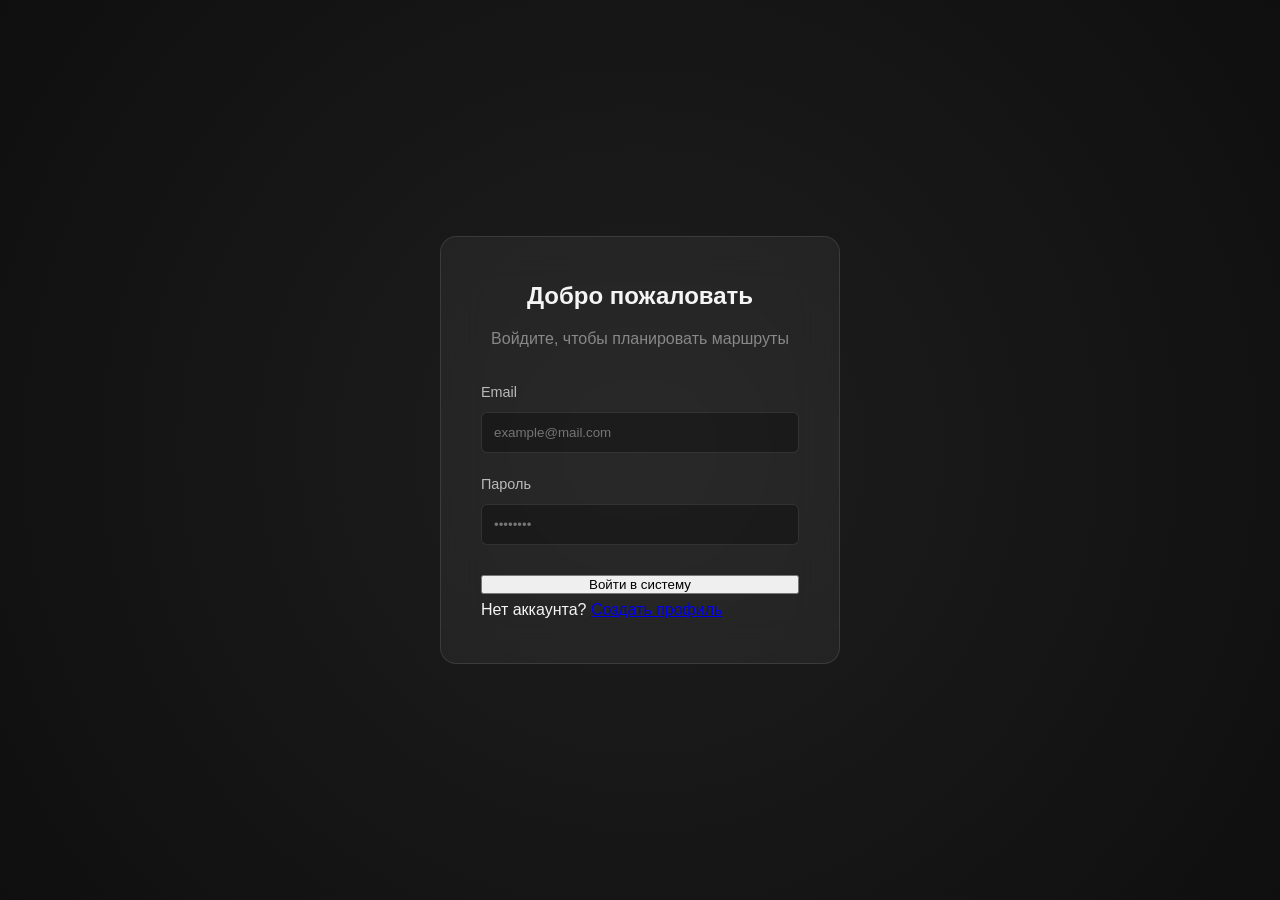
==== frontend/auth.html @ 876aa2dd "feat: add authentication page and JWT handling logic" ====
<!DOCTYPE html>
<html lang="ru">
<head>
    <meta charset="UTF-8">
    <title>Дороги Памяти | Авторизация</title>
    <link rel="stylesheet" href="css/main.css">
    <link rel="stylesheet" href="css/auth.css">
</head>
<body>
<div class="auth-container">
    <div class="auth-card">
        <div class="auth-header">
            <h2>Добро пожаловать</h2>
            <p>Войдите, чтобы планировать маршруты</p>
        </div>

        <form id="login-form" class="auth-form">
            <div class="input-group">
                <label>Email</label>
                <input type="email" id="email" placeholder="example@mail.com" required>
            </div>
            <div class="input-group">
                <label>Пароль</label>
                <input type="password" id="password" placeholder="••••••••" required>
            </div>
            <button type="submit" class="btn-primary full-width">Войти в систему</button>
        </form>

        <div class="auth-footer">
            <span>Нет аккаунта?</span> <a href="#" id="toggle-auth">Создать профиль</a>
        </div>
    </div>
</div>

<script src="js/auth.js"></script>
</body>
</html>
---- frontend/css/main.css ----
:root {
    --primary: #1a1a1a;
    --accent: #e74c3c;    /* Тот самый красный для "окр" и кнопок */
    --bg-dark: #0f0f0f;
    --text-white: #f5f5f5;
    --glass: rgba(255, 255, 255, 0.05);
    --transition: 0.3s cubic-bezier(0.4, 0, 0.2, 1);
}

* {
    margin: 0;
    padding: 0;
    box-sizing: border-box;
}

body {
    background-color: var(--bg-dark);
    color: var(--text-white);
    font-family: 'Inter', sans-serif;
    line-height: 1.6;
}

.container {
    max-width: 1200px;
    margin: 0 auto;
    padding: 0 20px;
}
---- frontend/css/auth.css ----
.auth-container {
    height: 100vh;
    display: flex;
    align-items: center;
    justify-content: center;
    background: radial-gradient(circle at center, #1e1e1e 0%, #0f0f0f 100%);
}

.auth-card {
    background: var(--glass);
    padding: 40px;
    border-radius: 16px;
    border: 1px solid rgba(255, 255, 255, 0.1);
    width: 100%;
    max-width: 400px;
    backdrop-filter: blur(20px);
}

.auth-header h2 {
    font-family: 'Montserrat', sans-serif;
    margin-bottom: 10px;
    text-align: center;
}

.auth-header p {
    color: #888;
    text-align: center;
    margin-bottom: 30px;
}

.input-group {
    margin-bottom: 20px;
}

.input-group label {
    display: block;
    margin-bottom: 8px;
    font-size: 0.9rem;
    color: #bbb;
}

.input-group input {
    width: 100%;
    padding: 12px;
    background: rgba(0,0,0,0.3);
    border: 1px solid rgba(255,255,255,0.1);
    border-radius: 6px;
    color: white;
    outline: none;
    transition: var(--transition);
}

.input-group input:focus {
    border-color: var(--accent); /* Красный акцент при фокусе */
}

.full-width {
    width: 100%;
    margin-top: 10px;
}
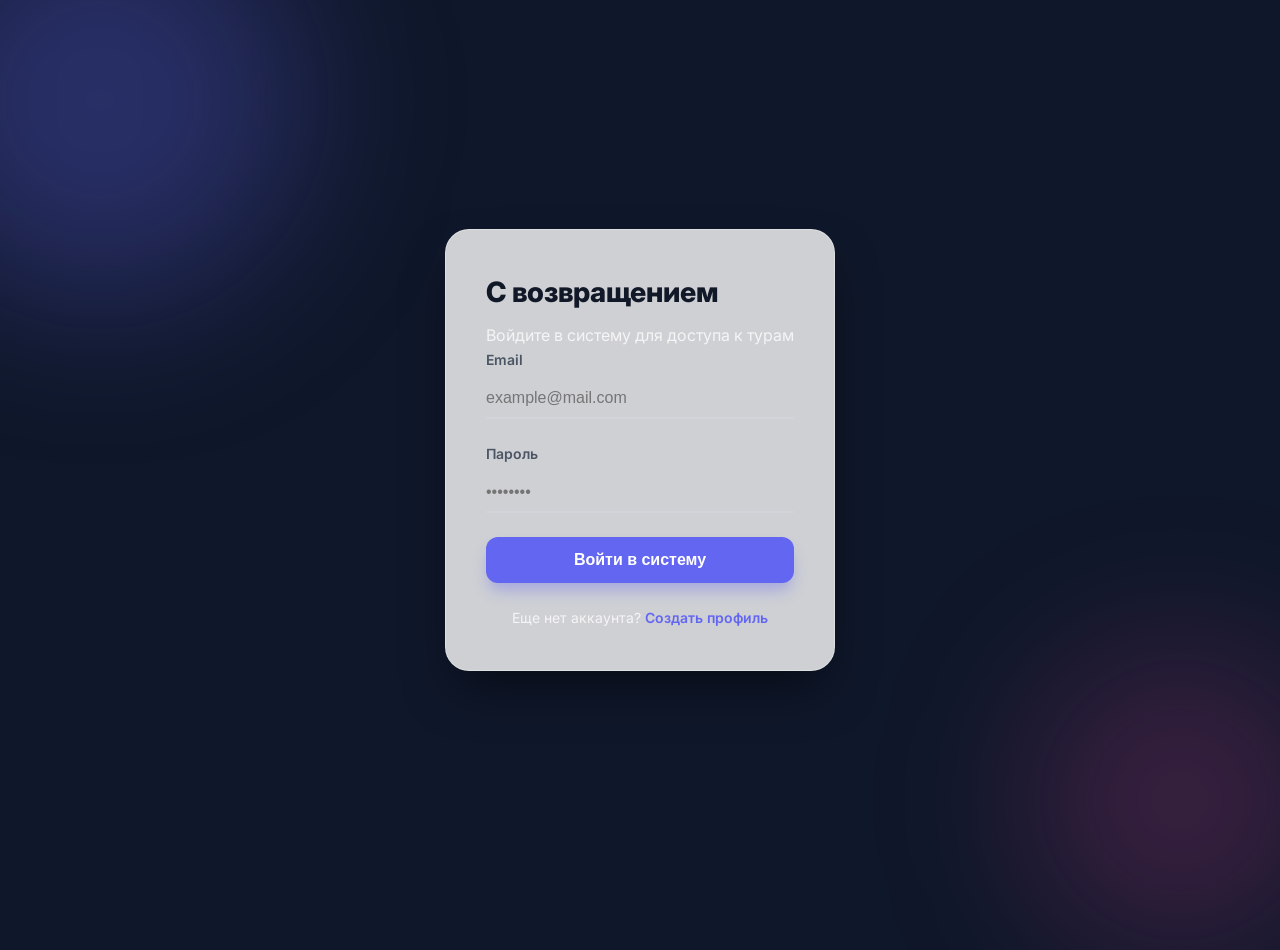
==== commit 86da5e25: "style(frontend): overhaul auth UI with modern glassmorphism and animations" ====
--- a/frontend/auth.html
+++ b/frontend/auth.html
@@ -2,36 +2,49 @@
 <html lang="ru">
 <head>
     <meta charset="UTF-8">
-    <title>Дороги Памяти | Авторизация</title>
+    <meta name="viewport" content="width=device-width, initial-scale=1.0">
+    <title>SmartTourBY | Авторизация</title>
     <link rel="stylesheet" href="css/main.css">
     <link rel="stylesheet" href="css/auth.css">
+    <link href="https://fonts.googleapis.com/css2?family=Inter:wght@300;400;600;800&display=swap" rel="stylesheet">
 </head>
 <body>
+<div class="background-decor">
+    <div class="circle"></div>
+    <div class="circle"></div>
+</div>
+
 <div class="auth-container">
-    <div class="auth-card">
+    <div class="auth-card" id="auth-card">
         <div class="auth-header">
-            <h2>Добро пожаловать</h2>
-            <p>Войдите, чтобы планировать маршруты</p>
+            <h2 id="auth-title">С возвращением</h2>
+            <p id="auth-subtitle">Войдите в систему для доступа к турам</p>
         </div>
 
-        <form id="login-form" class="auth-form">
+        <form id="auth-form" class="auth-form">
             <div class="input-group">
-                <label>Email</label>
+                <label for="email">Email</label>
                 <input type="email" id="email" placeholder="example@mail.com" required>
+                <div class="input-line"></div>
             </div>
+
             <div class="input-group">
-                <label>Пароль</label>
+                <label for="password">Пароль</label>
                 <input type="password" id="password" placeholder="••••••••" required>
+                <div class="input-line"></div>
             </div>
-            <button type="submit" class="btn-primary full-width">Войти в систему</button>
+
+            <button type="submit" id="submit-btn" class="btn-glow">
+                <span>Войти в систему</span>
+            </button>
         </form>
 
         <div class="auth-footer">
-            <span>Нет аккаунта?</span> <a href="#" id="toggle-auth">Создать профиль</a>
+            <p>Еще нет аккаунта? <a href="#" id="toggle-auth">Создать профиль</a></p>
         </div>
     </div>
 </div>
 
-<script src="js/auth.js"></script>
+<script type="module" src="js/auth.js"></script>
 </body>
 </html>
--- a/frontend/css/auth.css
+++ b/frontend/css/auth.css
@@ -1,60 +1,140 @@
-.auth-container {
+:root {
+    --primary: #6366f1;
+    --primary-hover: #4f46e5;
+    --glass: rgba(255, 255, 255, 0.8);
+    --text: #1f2937;
+}
+
+body {
+    margin: 0;
+    padding: 0;
+    font-family: 'Inter', sans-serif;
+    background: #0f172a; /* Глубокий темный фон */
+    overflow: hidden;
     height: 100vh;
     display: flex;
+    justify-content: center;
     align-items: center;
-    justify-content: center;
-    background: radial-gradient(circle at center, #1e1e1e 0%, #0f0f0f 100%);
 }
 
+/* Декор фона */
+.background-decor .circle {
+    position: absolute;
+    filter: blur(80px);
+    z-index: -1;
+    border-radius: 50%;
+}
+
+.background-decor .circle:nth-child(1) {
+    width: 400px;
+    height: 400px;
+    background: rgba(99, 102, 241, 0.3);
+    top: -100px;
+    left: -100px;
+    animation: move 20s infinite alternate;
+}
+
+.background-decor .circle:nth-child(2) {
+    width: 300px;
+    height: 300px;
+    background: rgba(236, 72, 153, 0.2);
+    bottom: -50px;
+    right: -50px;
+    animation: move 15s infinite alternate-reverse;
+}
+
+@keyframes move {
+    from { transform: translate(0, 0); }
+    to { transform: translate(100px, 100px); }
+}
+
+/* Карточка */
 .auth-card {
     background: var(--glass);
+    backdrop-filter: blur(12px);
+    border: 1px solid rgba(255, 255, 255, 0.3);
     padding: 40px;
-    border-radius: 16px;
-    border: 1px solid rgba(255, 255, 255, 0.1);
+    border-radius: 24px;
+    box-shadow: 0 25px 50px -12px rgba(0, 0, 0, 0.5);
     width: 100%;
     max-width: 400px;
-    backdrop-filter: blur(20px);
+    transform: translateY(0);
+    transition: all 0.5s cubic-bezier(0.175, 0.885, 0.32, 1.275);
+    animation: fadeIn 0.8s ease-out;
+}
+
+@keyframes fadeIn {
+    from { opacity: 0; transform: translateY(20px); }
+    to { opacity: 1; transform: translateY(0); }
 }
 
 .auth-header h2 {
-    font-family: 'Montserrat', sans-serif;
-    margin-bottom: 10px;
-    text-align: center;
+    font-weight: 800;
+    font-size: 28px;
+    margin-bottom: 8px;
+    color: #111827;
 }
 
-.auth-header p {
-    color: #888;
-    text-align: center;
-    margin-bottom: 30px;
-}
-
+/* Поля ввода */
 .input-group {
-    margin-bottom: 20px;
+    margin-bottom: 24px;
+    position: relative;
 }
 
 .input-group label {
     display: block;
+    font-size: 14px;
+    font-weight: 600;
     margin-bottom: 8px;
-    font-size: 0.9rem;
-    color: #bbb;
+    color: #4b5563;
 }
 
 .input-group input {
     width: 100%;
-    padding: 12px;
-    background: rgba(0,0,0,0.3);
-    border: 1px solid rgba(255,255,255,0.1);
-    border-radius: 6px;
-    color: white;
+    background: transparent;
+    border: none;
+    border-bottom: 2px solid #d1d5db;
+    padding: 10px 0;
+    font-size: 16px;
+    transition: all 0.3s;
     outline: none;
-    transition: var(--transition);
 }
 
 .input-group input:focus {
-    border-color: var(--accent); /* Красный акцент при фокусе */
+    border-bottom-color: var(--primary);
 }
 
-.full-width {
+/* Кнопка с эффектом свечения */
+.btn-glow {
     width: 100%;
-    margin-top: 10px;
+    padding: 14px;
+    border-radius: 12px;
+    border: none;
+    background: var(--primary);
+    color: white;
+    font-weight: 700;
+    font-size: 16px;
+    cursor: pointer;
+    position: relative;
+    overflow: hidden;
+    transition: 0.3s;
+    box-shadow: 0 10px 15px -3px rgba(99, 102, 241, 0.4);
+}
+
+.btn-glow:hover {
+    background: var(--primary-hover);
+    transform: translateY(-2px);
+    box-shadow: 0 20px 25px -5px rgba(99, 102, 241, 0.5);
+}
+
+.auth-footer {
+    margin-top: 24px;
+    text-align: center;
+    font-size: 14px;
+}
+
+.auth-footer a {
+    color: var(--primary);
+    text-decoration: none;
+    font-weight: 600;
 }
